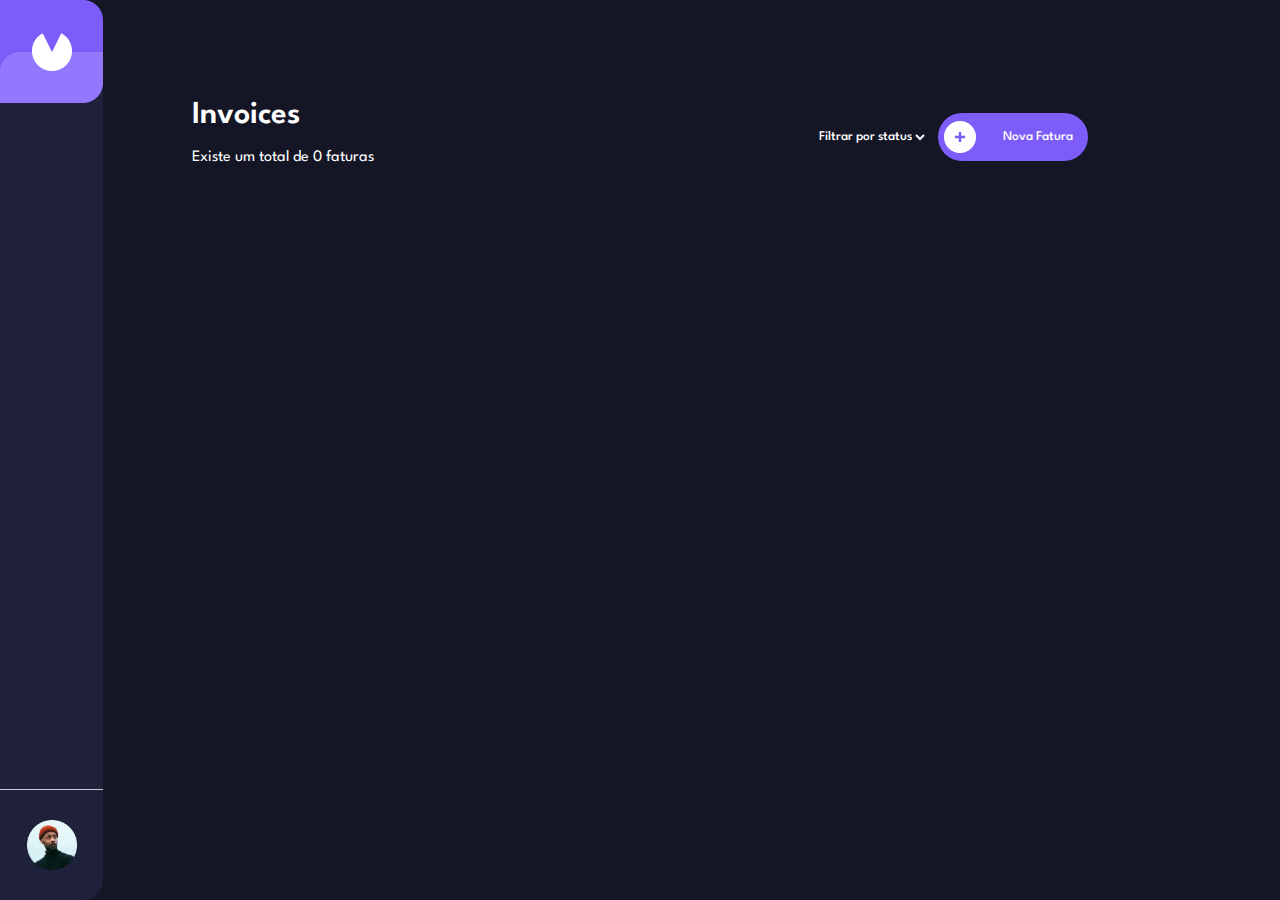
==== index.html @ 8a1fb683 "começando projeto" ====
<!DOCTYPE html>
<html lang="en">
<head>
    <meta charset="UTF-8">
    <meta http-equiv="X-UA-Compatible" content="IE=edge">
    <meta name="viewport" content="width=device-width, initial-scale=1.0">
    <link href="https://fonts.googleapis.com/css2?family=Spartan:wght@200;300;400;500;600&display=swap" rel="stylesheet">
    <link rel="stylesheet" href="./reset.css">
    <link rel="stylesheet" href="./style.css">

    <title>Document</title>
</head>
<body>
    <header class="cabecalho">
        <img src="./imagens/logo.png" class="logo">
        <div class="avatar">
            <div class="linha-cabecalho"></div>
            <img src="./imagens/avatar.png" class="foto-avatar">
        </div>
    </header>
    <main>
        <div class="titulo-principal">
            <h1 class="titulo-app">Invoices</h1>
            <select class="filtro">
                <option>Filtrar por status</option>
                <option></option>
                <option></option>
            </select>
            <button class="botao-nova-fatura">
                <img src="./imagens/icon+.png" class="icon-mais"> Nova Fatura
            </button>
            <p class="total-faturas">Existe um total de 0 faturas</p>
        </div>
    </main>
</body>
</html>
---- style.css ----
body {
    background: #141625;
    font-family: 'Spartan', sans-serif;
}

.cabecalho {
    display: flex;
    flex-direction: column;
    position: fixed;
    top: 0;
    left: 0;
    justify-content: space-between;
    width: 103px;
    height: 100vh;
    background: #1E2139;  
    border-radius: 0px 20px 20px 0px;
}
.avatar{
    display: flex;
    flex-direction: column;
    align-items: center;
}
.linha-cabecalho {
    width: 103px;
    height: 1px;
    background: #cacaca;

}
.foto-avatar {
    width: 50px;
    margin: 30px 0px;
}
main {
    width: 70%;
    margin: 100px auto;
}
.titulo-principal {
    display: grid;
    gap: 10px;
    align-items: center;
    grid-template-columns: 1fr auto auto;
    grid-template-rows: 1fr 1fr;
}
.filtro {
    margin: 20px 0;
    grid-row: span 2;
    background: transparent;
    border: none;
    color: #FFFFFF;
    font-family: 'Spartan', sans-serif;
    font-weight: 500;
}
.botao-nova-fatura {
    display: flex;
    padding-right: 15px;
    align-items: center;
    justify-content:space-between;
    gap: 5px;
    grid-row: span 2;
    height: 48px;
    width: 150px;
    border-radius: 48px;
    border: none;
    background: #7C5DFA;
    font-family: 'Spartan', sans-serif;
    font-weight: 500;
    color: #FFFFFF;

}
.titulo-app {
    font-size: 32px;
    font-weight: 600;
    color: #FFFFFF;
}
.total-faturas {
    color: #FFFFFF;
}
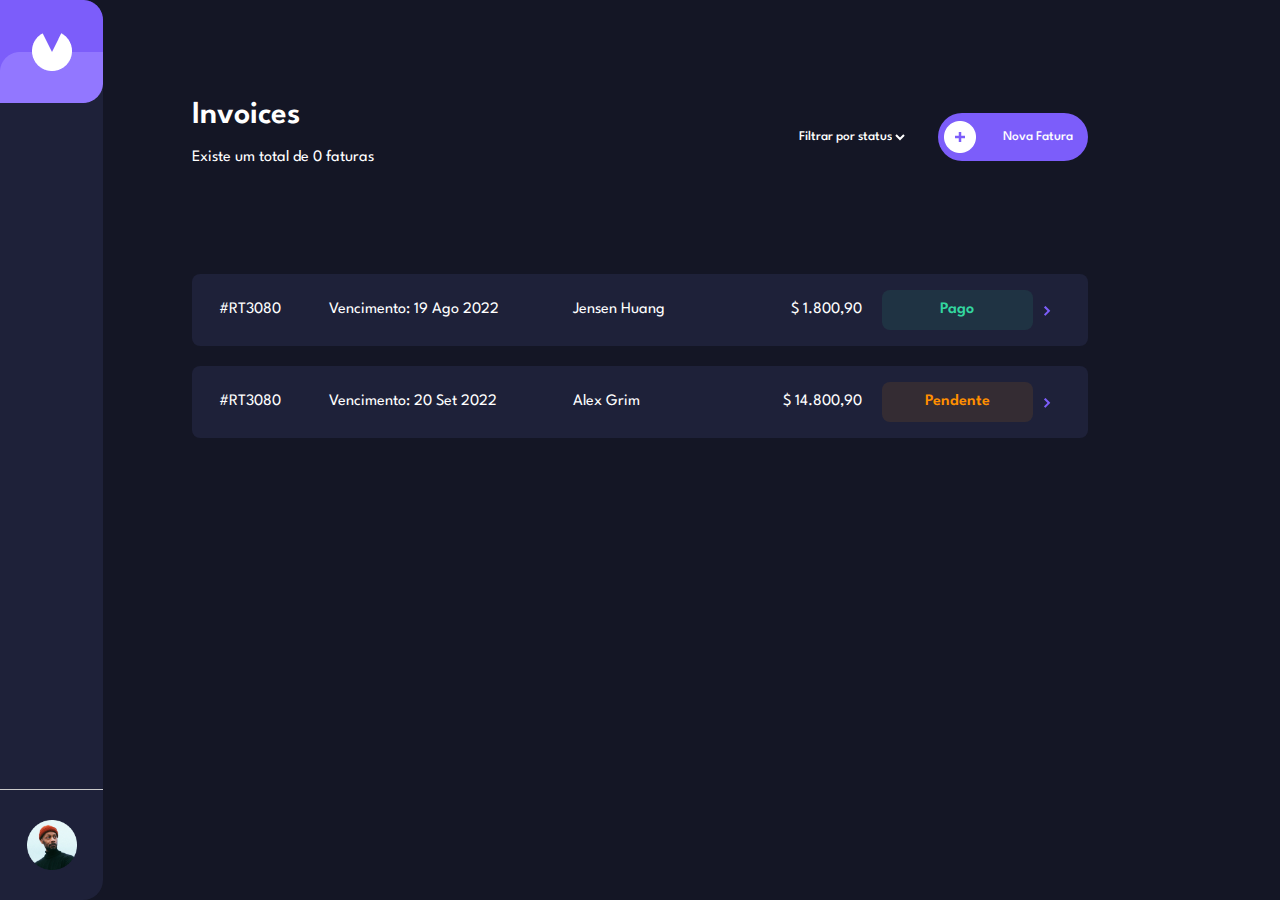
==== commit a6a36d35: "começando" ====
--- a/index.html
+++ b/index.html
@@ -31,6 +31,33 @@
             </button>
             <p class="total-faturas">Existe um total de 0 faturas</p>
         </div>
+        <div class="conteudo-principal-vazio oculto">
+            <img src="./imagens/Group.png" class="imagem-invoices-vazio">
+        </div>
+        <div class="conteudo-principal">
+            <div class="cartao-invoice">
+                <p class="codigo-invoice">#RT3080</p>
+                <p class="vencimento-invoice">Vencimento: 19 Ago 2022</p>
+                <p class="nome-invoice">Jensen Huang</p>
+                <p class="valor-invoice">$ 1.800,90</p>
+                <div class="status-click">
+                    <p class="status-invoice pago">Pago</p>
+                    <img src="./imagens/back.png" class="click-invoice">
+                </div>
+            </div>
+
+            <div class="cartao-invoice">
+                <p class="codigo-invoice">#RT3080</p>
+                <p class="vencimento-invoice">Vencimento: 20 Set 2022</p>
+                <p class="nome-invoice">Alex Grim</p>
+                <p class="valor-invoice">$ 14.800,90</p>
+                <div class="status-click">
+                    <p class="status-invoice pendente">Pendente</p>
+                    <img src="./imagens/back.png" class="click-invoice">
+                </div>
+            </div>
+
+        </div>
     </main>
 </body>
 </html>--- a/style.css
+++ b/style.css
@@ -31,6 +31,8 @@
     margin: 30px 0px;
 }
 main {
+    display: flex;
+    flex-direction: column;
     width: 70%;
     margin: 100px auto;
 }
@@ -43,6 +45,7 @@
 }
 .filtro {
     margin: 20px 0;
+    margin-right: 20px;
     grid-row: span 2;
     background: transparent;
     border: none;
@@ -74,4 +77,76 @@
 }
 .total-faturas {
     color: #FFFFFF;
+}
+.conteudo-principal-vazio{
+    align-self: center;
+    margin-top: 100px;
+}
+.conteudo-principal {
+    margin-top: 100px;
+}
+.cartao-invoice{
+    height: 72px;
+    border-radius: 8px;
+    background: #1E2139;
+    display: flex;
+    gap: 20px;
+    align-items: center;
+    justify-content: center;
+    color: #FFFFFF;
+    margin-bottom: 20px;
+}
+.codigo-invoice {
+
+    width: 10%;
+}
+.vencimento-invoice {
+    width: 25%;
+}
+.nome-invoice {
+    width: 15%;
+}
+.valor-invoice {
+    width: 15%;
+    text-align: end;
+}
+.status-click{
+    display: flex;
+    width: 20%;
+    align-items: center;
+}
+.status-invoice {
+    display: flex;
+    align-items: center;
+    justify-content: center;
+    width: 90%;
+    height: 40px;
+    border-radius: 8px;
+    font-weight: 600;
+}
+.pago {
+    background-color: rgb(51, 214, 159, 10%);
+    color: rgb(51, 214, 159);
+}
+.pendente {
+    background-color: rgb(255, 143, 0, 10%);
+    color: rgb(255, 143, 0);
+}
+.click-invoice {
+    padding: 10px;
+    transform: rotate(180deg);
+}
+
+
+
+
+
+
+
+
+
+
+
+.oculto {
+    display: none;
 }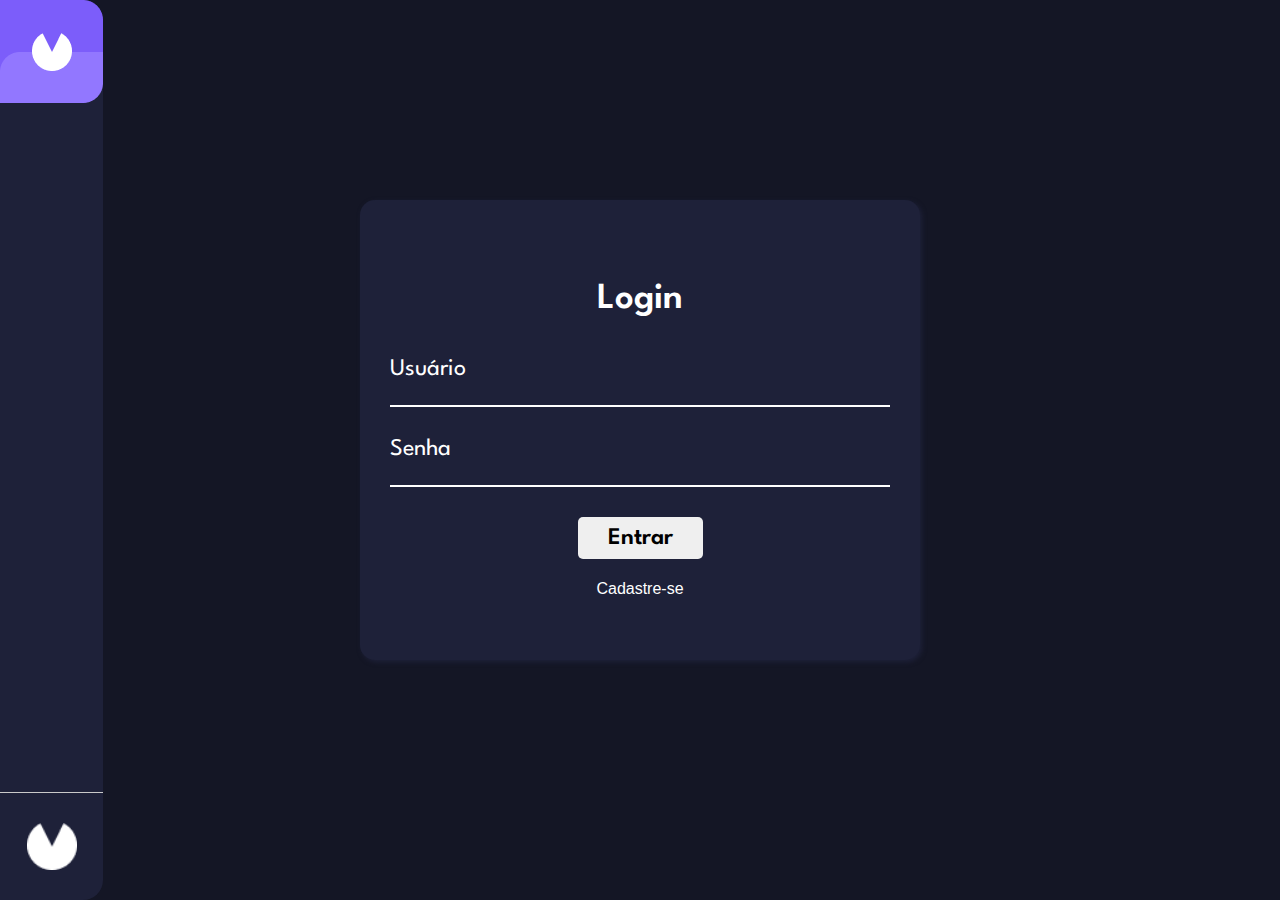
==== commit a80d1909: "renomeando paginas html" ====
--- a/index.html
+++ b/index.html
@@ -8,56 +8,54 @@
     <link rel="stylesheet" href="./reset.css">
     <link rel="stylesheet" href="./style.css">
 
-    <title>Document</title>
+    <title>Invoices</title>
 </head>
 <body>
     <header class="cabecalho">
         <img src="./imagens/logo.png" class="logo">
         <div class="avatar">
             <div class="linha-cabecalho"></div>
-            <img src="./imagens/avatar.png" class="foto-avatar">
+            <img src="./imagens/icon-logo.png" class="foto-avatar">
         </div>
     </header>
+
     <main>
-        <div class="titulo-principal">
-            <h1 class="titulo-app">Invoices</h1>
-            <select class="filtro">
-                <option>Filtrar por status</option>
-                <option></option>
-                <option></option>
-            </select>
-            <button class="botao-nova-fatura">
-                <img src="./imagens/icon+.png" class="icon-mais"> Nova Fatura
-            </button>
-            <p class="total-faturas">Existe um total de 0 faturas</p>
+        <div class="caixa-login">
+            <h1 class="titulo-login">Login</h1>
+            <div class="user-box">
+                <input type="text" id="usuario" class="input-login-registro" required>
+                <label for="usuario" class="label-login">Usuário</label>
+            </div>
+            <div class="user-box">
+                <input type="password" id="senha" class="input-login-registro" required>
+                <label for="senha" class="label-login">Senha</label>
+            </div>
+            <button class="botao-logar">Entrar</button>
+            <button class="botao-cadastre-se">Cadastre-se</button>
         </div>
-        <div class="conteudo-principal-vazio oculto">
-            <img src="./imagens/Group.png" class="imagem-invoices-vazio">
+        <div class="caixa-register oculto">
+            <h1 class="titulo-cadastre-se">Cadastre-se</h1>
+            <div class="user-box">
+                <input type="text" id="nome-cadastro" class="input-login-registro" required>
+                <label for="nome-cadastro" class="label-login">Nome e Sobrenome</label>
+            </div>
+            <div class="user-box">
+                <input type="text" id="usuario-cadastro" class="input-login-registro" required>
+                <label for="usuario-cadastro" class="label-login">Usuário</label>
+            </div>
+            <div class="user-box">
+                <input type="password" id="senha-cadastro" class="input-login-registro" required>
+                <label for="senha-cadastro" class="label-login">Senha</label>
+            </div>
+            <div class="user-box">
+                <input type="email" id="email-cadastro" class="input-login-registro" required>
+                <label for="email-cadastro" class="label-login">E-mail</label>
+            </div>
+            <button class="botao-cadastrar">Cadastrar</button>
+            <button class="botao-ir-login">Login</button>
         </div>
-        <div class="conteudo-principal">
-            <div class="cartao-invoice">
-                <p class="codigo-invoice">#RT3080</p>
-                <p class="vencimento-invoice">Vencimento: 19 Ago 2022</p>
-                <p class="nome-invoice">Jensen Huang</p>
-                <p class="valor-invoice">$ 1.800,90</p>
-                <div class="status-click">
-                    <p class="status-invoice pago">Pago</p>
-                    <img src="./imagens/back.png" class="click-invoice">
-                </div>
-            </div>
 
-            <div class="cartao-invoice">
-                <p class="codigo-invoice">#RT3080</p>
-                <p class="vencimento-invoice">Vencimento: 20 Set 2022</p>
-                <p class="nome-invoice">Alex Grim</p>
-                <p class="valor-invoice">$ 14.800,90</p>
-                <div class="status-click">
-                    <p class="status-invoice pendente">Pendente</p>
-                    <img src="./imagens/back.png" class="click-invoice">
-                </div>
-            </div>
-
-        </div>
     </main>
+<script src="./index.js"></script>
 </body>
 </html>--- a/style.css
+++ b/style.css
@@ -136,11 +136,84 @@
     padding: 10px;
     transform: rotate(180deg);
 }
-
-
-
-
-
+.caixa-login, .caixa-register{
+    padding: 30px;
+    margin-top: 100px;
+    display: flex;
+    flex-direction: column;
+    align-items: center;
+    justify-content: center;
+    width: 500px;
+    height: 400px;
+    background-color: #1E2139;
+    align-self: center;
+    border-radius: 15px;
+    box-shadow: 2px 2px 5px #1E2139;
+}
+.caixa-register{
+    height: 500px;
+}
+.titulo-login, .titulo-cadastre-se {
+    margin: 40px 0;
+    font-size: 2.3rem;
+    color: #FFFFFF;
+    font-weight: 600;
+}
+.input-login-registro {
+    width: 100%;
+    font-size: 1.5rem;
+    color: #FFFFFF;
+    padding: 10px 0;
+    margin-bottom: 30px;
+    background: transparent;
+    border: none;
+    border-bottom: 2px solid #FFFFFF;
+    outline: none;
+}
+.user-box{
+    position: relative;
+    width: 100%;
+}
+.label-login {
+    font-size: 1.5rem;
+    color: #FFFFFF;
+    position: absolute;
+    top: 0;
+    left: 0;
+    pointer-events: none;
+    transition: 0.5s;
+}
+.user-box .input-login-registro:focus + .label-login,
+.user-box .input-login-registro:valid + .label-login {
+    top: -20px;
+    left: 0;
+    color: #7C5DFA;
+    font-size: 1rem;
+}
+.botao-logar, .botao-cadastrar {
+    font-size: 1.5rem;
+    font-weight: 600;
+    padding: 10px 30px;
+    font-family: 'Spartan', sans-serif;
+    border-radius: 5px;
+    border: none;
+    transition: 0.3s;
+}
+.botao-logar:hover, .botao-cadastrar:hover {
+    transform: scale(1.2);
+    background-color: #7C5DFA;
+    color: #FFFFFF;
+}
+.botao-cadastre-se, .botao-ir-login{
+    background: transparent;
+    border: none;
+    margin: 20px;
+    color: #FFFFFF;
+    font-size: 1rem;
+}
+.botao-cadastre-se:hover, .botao-ir-login:hover {
+    text-decoration: underline;
+}
 
 
 
